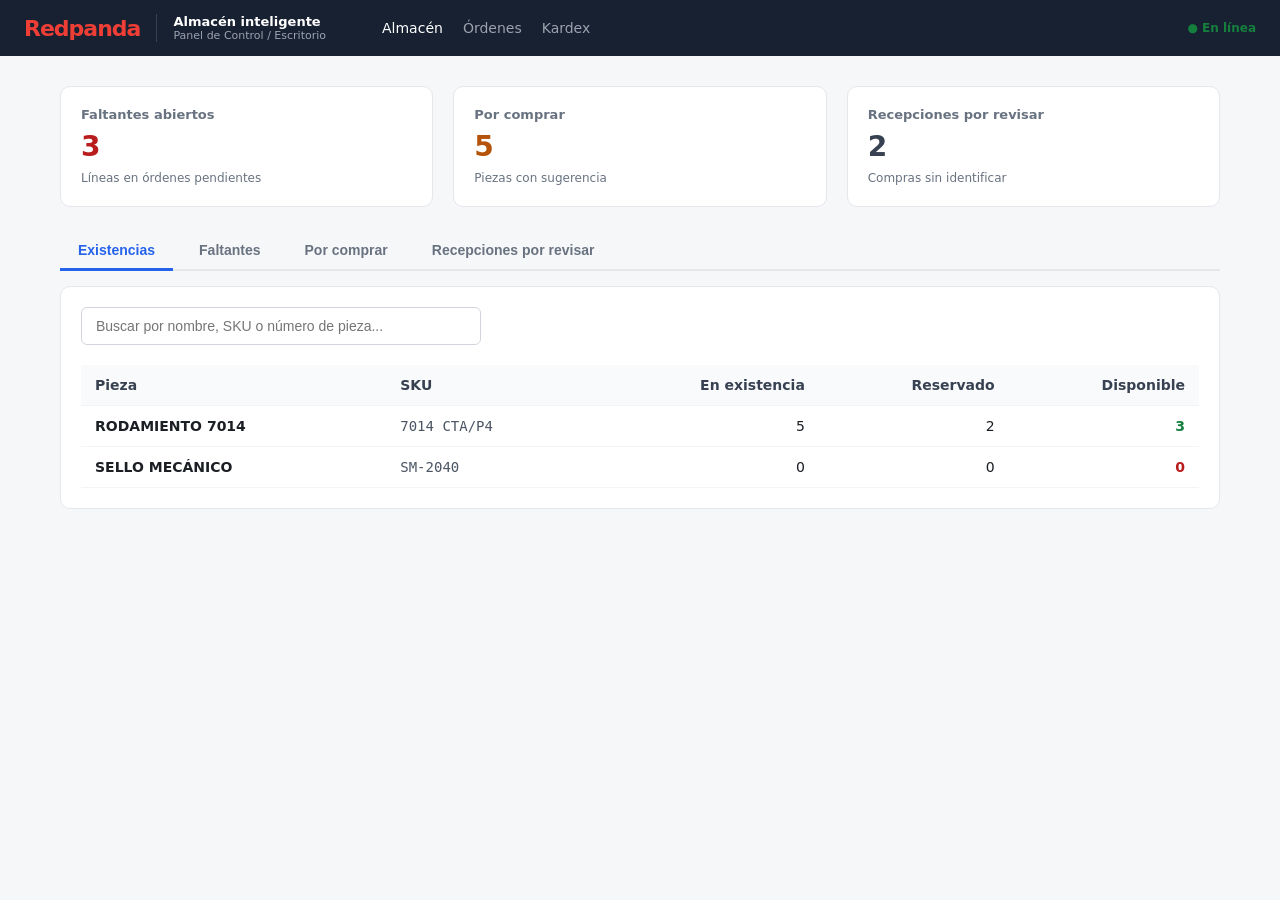
==== frontend/almacen.html @ aac02f39 "Pantallas: index, almacén, kardex, orden y piso (versión inicial)" ====
<!doctype html>
<html lang="es">
  <head>
    <meta charset="UTF-8" />
    <meta name="viewport" content="width=device-width, initial-scale=1.0" />
    <title>Almacén - Control General</title>
    <link rel="stylesheet" href="almacen.css" />
  </head>
  <body>
    <header class="encabezado">
      <div class="marca-redpanda">Redpanda</div>
      <div class="separador"></div>
      <div class="submarca">
        <strong>Almacén inteligente</strong>
        <small>Panel de Control / Escritorio</small>
      </div>
      <nav class="menu-navegacion">
        <a href="almacen.html" class="activo">Almacén</a>
        <a href="orden.html">Órdenes</a>
        <a href="kardex.html">Kardex</a>
      </nav>
      <span class="estado">● En línea</span>
    </header>

    <main class="contenedor-escritorio">
      <!-- Tarjetas superiores (3 números grandes) -->
      <section class="tarjetas-resumen">
        <div class="tarjeta-KPI rojo" onclick="cambiarPestaña('faltantes')">
          <span class="kpi-titulo">Faltantes abiertos</span>
          <span class="kpi-valor" id="valFaltantes">--</span>
          <span class="kpi-sub">Líneas en órdenes pendientes</span>
        </div>
        <div class="tarjeta-KPI ambar" onclick="cambiarPestaña('comprar')">
          <span class="kpi-titulo">Por comprar</span>
          <span class="kpi-valor" id="valComprar">--</span>
          <span class="kpi-sub">Piezas con sugerencia</span>
        </div>
        <div class="tarjeta-KPI gris" onclick="cambiarPestaña('recepciones')">
          <span class="kpi-titulo">Recepciones por revisar</span>
          <span class="kpi-valor" id="valRecepciones">--</span>
          <span class="kpi-sub">Compras sin identificar</span>
        </div>
      </section>

      <!-- Pestañas de navegación interna -->
      <div class="pestanas">
        <button class="btn-pestana activa" onclick="cambiarPestaña('existencias')">Existencias</button>
        <button class="btn-pestana" onclick="cambiarPestaña('faltantes')">Faltantes</button>
        <button class="btn-pestana" onclick="cambiarPestaña('comprar')">Por comprar</button>
        <button class="btn-pestana" onclick="cambiarPestaña('recepciones')">Recepciones por revisar</button>
      </div>

      <!-- Contenido de las Pestañas -->
      <div class="panel-contenido">
        
        <!-- PESTAÑA 1: EXISTENCIAS -->
        <div id="seccion-existencias" class="seccion-tab">
          <div class="barra-busqueda">
            <input type="text" id="buscadorExistencias" placeholder="Buscar por nombre, SKU o número de pieza..." oninput="filtrarExistencias()" />
          </div>
          <table class="tabla-datos">
            <thead>
              <tr>
                <th>Pieza</th>
                <th>SKU</th>
                <th class="derecha">En existencia</th>
                <th class="derecha">Reservado</th>
                <th class="derecha">Disponible</th>
              </tr>
            </thead>
            <tbody id="tablaExistenciasBody">
              <!-- Datos de ejemplo / Mock cargados por JS -->
            </tbody>
          </table>
        </div>

        <!-- PESTAÑA 2: FALTANTES -->
        <div id="seccion-faltantes" class="seccion-tab" style="display: none;">
          <table class="tabla-datos">
            <thead>
              <tr>
                <th>Orden</th>
                <th>Pieza</th>
                <th class="derecha">Cantidad que falta</th>
                <th>Desde cuándo</th>
              </tr>
            </thead>
            <tbody id="tablaFaltantesBody">
              <!-- Creado dinámicamente -->
            </tbody>
          </table>
        </div>

        <!-- PESTAÑA 3: POR COMPRAR -->
        <div id="seccion-comprar" class="seccion-tab" style="display: none;">
          <div class="acciones-panel">
            <button class="secundario" onclick="copiarListaCompras()">📋 Copiar lista para correo</button>
          </div>
          <table class="tabla-datos">
            <thead>
              <tr>
                <th>Pieza / SKU</th>
                <th class="derecha">Cantidad sugerida</th>
                <th>Órdenes que la piden</th>
              </tr>
            </thead>
            <tbody id="tablaComprarBody">
              <!-- Creado dinámicamente -->
            </tbody>
          </table>
        </div>

        <!-- PESTAÑA 4: RECEPCIONES POR REVISAR -->
        <div id="seccion-recepciones" class="seccion-tab" style="display: none;">
          <table class="tabla-datos">
            <thead>
              <tr>
                <th>Número de parte (Llegada)</th>
                <th>Descripción</th>
                <th class="derecha">Cantidad</th>
                <th>Fecha / Orden</th>
                <th>Acción</th>
              </tr>
            </thead>
            <tbody id="tablaRecepcionesBody">
              <!-- Creado dinámicamente -->
            </tbody>
          </table>
        </div>

      </div>
    </main>

    <script src="almacen.js"></script>
  </body>
</html>
---- frontend/almacen.css ----
* {
    box-sizing: border-box;
}

body {
    margin: 0;
    background: #f6f7f9;
    color: #1b1f24;
    font-family: system-ui, -apple-system, sans-serif;
}

.encabezado {
    background: #172131;
    color: white;
    padding: 14px 24px;
    display: flex;
    align-items: center;
    gap: 16px;
}

.marca-redpanda {
    color: #ef3e36;
    font-size: 22px;
    font-weight: 800;
    letter-spacing: -1px;
}

.separador {
    height: 28px;
    width: 1px;
    background: #374151;
}

.submarca {
    display: flex;
    flex-direction: column;
}

.submarca strong {
    font-size: 13px;
    color: white;
}

.submarca small {
    font-size: 11px;
    color: #9ca3af;
}

.menu-navegacion {
    margin-left: 40px;
    display: flex;
    gap: 20px;
}

.menu-navegacion a {
    color: #9ca3af;
    text-decoration: none;
    font-size: 14px;
    font-weight: 500;
}

.menu-navegacion a.activo, .menu-navegacion a:hover {
    color: white;
}

.estado {
    margin-left: auto;
    color: #15803d;
    font-size: 12px;
    font-weight: bold;
}

.contenedor-escritorio {
    max-width: 1200px;
    margin: 30px auto;
    padding: 0 20px;
}

/* Tarjetas KPI Superiores */
.tarjetas-resumen {
    display: grid;
    grid-template-columns: repeat(3, 1fr);
    gap: 20px;
    margin-bottom: 25px;
}

.tarjeta-KPI {
    background: white;
    padding: 20px;
    border-radius: 10px;
    border: 1px solid #e5e7eb;
    cursor: pointer;
    transition: transform 0.1s ease, border-color 0.1s ease;
}

.tarjeta-KPI:hover {
    border-color: #2563eb;
    transform: translateY(-2px);
}

.kpi-titulo {
    display: block;
    font-size: 13px;
    font-weight: bold;
    color: #687280;
    margin-bottom: 8px;
}

.kpi-valor {
    display: block;
    font-size: 28px;
    font-weight: 800;
    margin-bottom: 4px;
}

.tarjeta-KPI.rojo .kpi-valor { color: #b91c1c; }
.tarjeta-KPI.ambar .kpi-valor { color: #b45309; }
.tarjeta-KPI.gris .kpi-valor { color: #374151; }

.kpi-sub {
    font-size: 12px;
    color: #687280;
}

/* Pestañas */
.pestanas {
    display: flex;
    gap: 8px;
    margin-bottom: 15px;
    border-bottom: 2px solid #e5e7eb;
    padding-bottom: 0;
}

.btn-pestana {
    background: none;
    border: none;
    padding: 10px 18px;
    font-size: 14px;
    font-weight: 600;
    color: #687280;
    cursor: pointer;
    border-bottom: 3px solid transparent;
    margin-bottom: -2px;
}

.btn-pestana.activa {
    color: #2563eb;
    border-bottom-color: #2563eb;
}

/* Panel de Contenido y Tablas */
.panel-contenido {
    background: white;
    border: 1px solid #e5e7eb;
    border-radius: 10px;
    padding: 20px;
}

.barra-busqueda {
    margin-bottom: 20px;
}

.barra-busqueda input {
    width: 100%;
    max-width: 400px;
    padding: 10px 14px;
    border: 1px solid #d1d5db;
    border-radius: 6px;
    font-size: 14px;
}

.tabla-datos {
    width: 100%;
    border-collapse: collapse;
    font-size: 14px;
}

.tabla-datos th, .tabla-datos td {
    padding: 12px 14px;
    text-align: left;
    border-bottom: 1px solid #f3f4f6;
}

.tabla-datos th {
    font-weight: 600;
    color: #374151;
    background: #f9fafb;
}

.tabla-datos td.derecha, .tabla-datos th.derecha {
    text-align: right;
}

.sku-mono {
    font-family: monospace;
    color: #4b5563;
}

.texto-verde { color: #15803d; font-weight: bold; }
.texto-rojo { color: #b91c1c; font-weight: bold; }

.chip-orden {
    background: #e0e7ff;
    color: #3730a3;
    padding: 3px 8px;
    border-radius: 4px;
    font-size: 12px;
    font-weight: bold;
    display: inline-block;
    margin-right: 4px;
    text-decoration: none;
}

.acciones-panel {
    margin-bottom: 15px;
    display: flex;
    justify-content: flex-end;
}

button.secundario {
    background: white;
    border: 1px solid #d1d5db;
    padding: 8px 14px;
    border-radius: 6px;
    font-size: 13px;
    font-weight: bold;
    cursor: pointer;
}

button.secundario:hover {
    background: #f3f4f6;
}
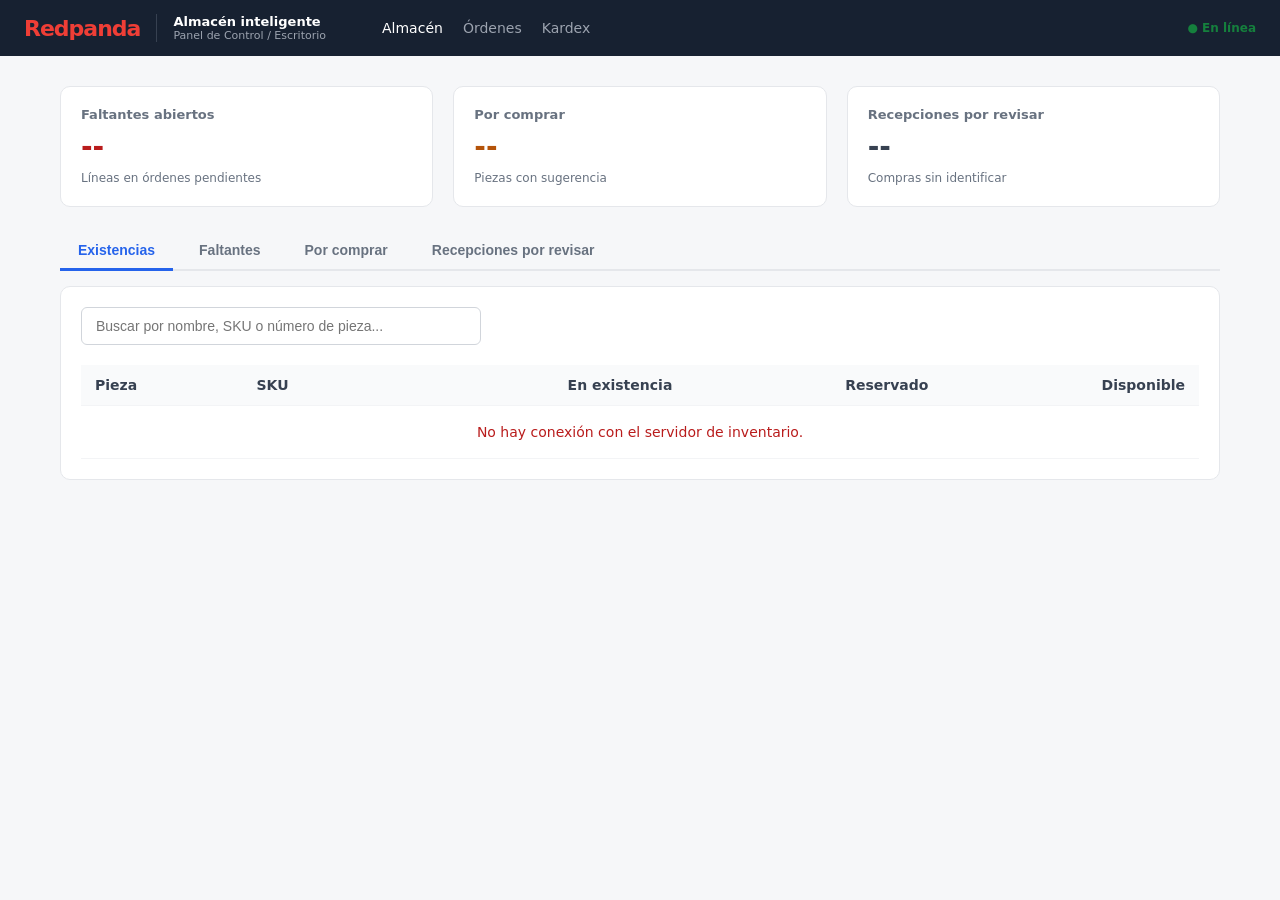
==== commit 777ebd61: "Pantallas conectadas a la API real" ====
--- a/frontend/almacen.html
+++ b/frontend/almacen.html
@@ -132,5 +132,7 @@
     </main>
 
     <script src="almacen.js"></script>
+    <script src="almacen.js"></script>
+    <script src="api.js"></script>
   </body>
 </html>
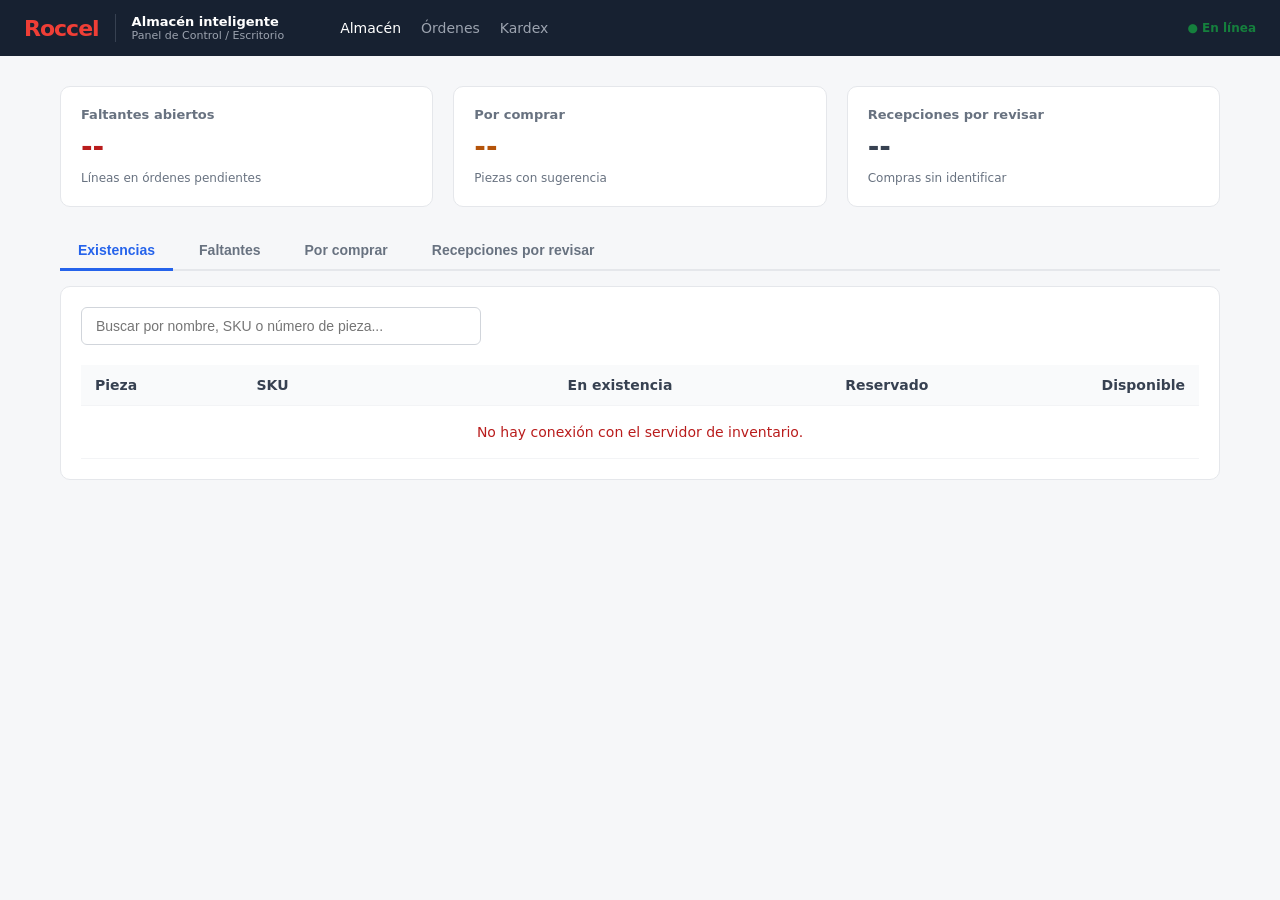
==== commit 16d5068d: "Nombre de la app en el encabezado" ====
--- a/frontend/almacen.html
+++ b/frontend/almacen.html
@@ -8,7 +8,7 @@
   </head>
   <body>
     <header class="encabezado">
-      <div class="marca-redpanda">Redpanda</div>
+      <div class="marca-redpanda">Roccel</div>
       <div class="separador"></div>
       <div class="submarca">
         <strong>Almacén inteligente</strong>
@@ -131,8 +131,9 @@
       </div>
     </main>
 
+
+    <script src="api.js"></script>
     <script src="almacen.js"></script>
-    <script src="almacen.js"></script>
-    <script src="api.js"></script>
+    
   </body>
 </html>
